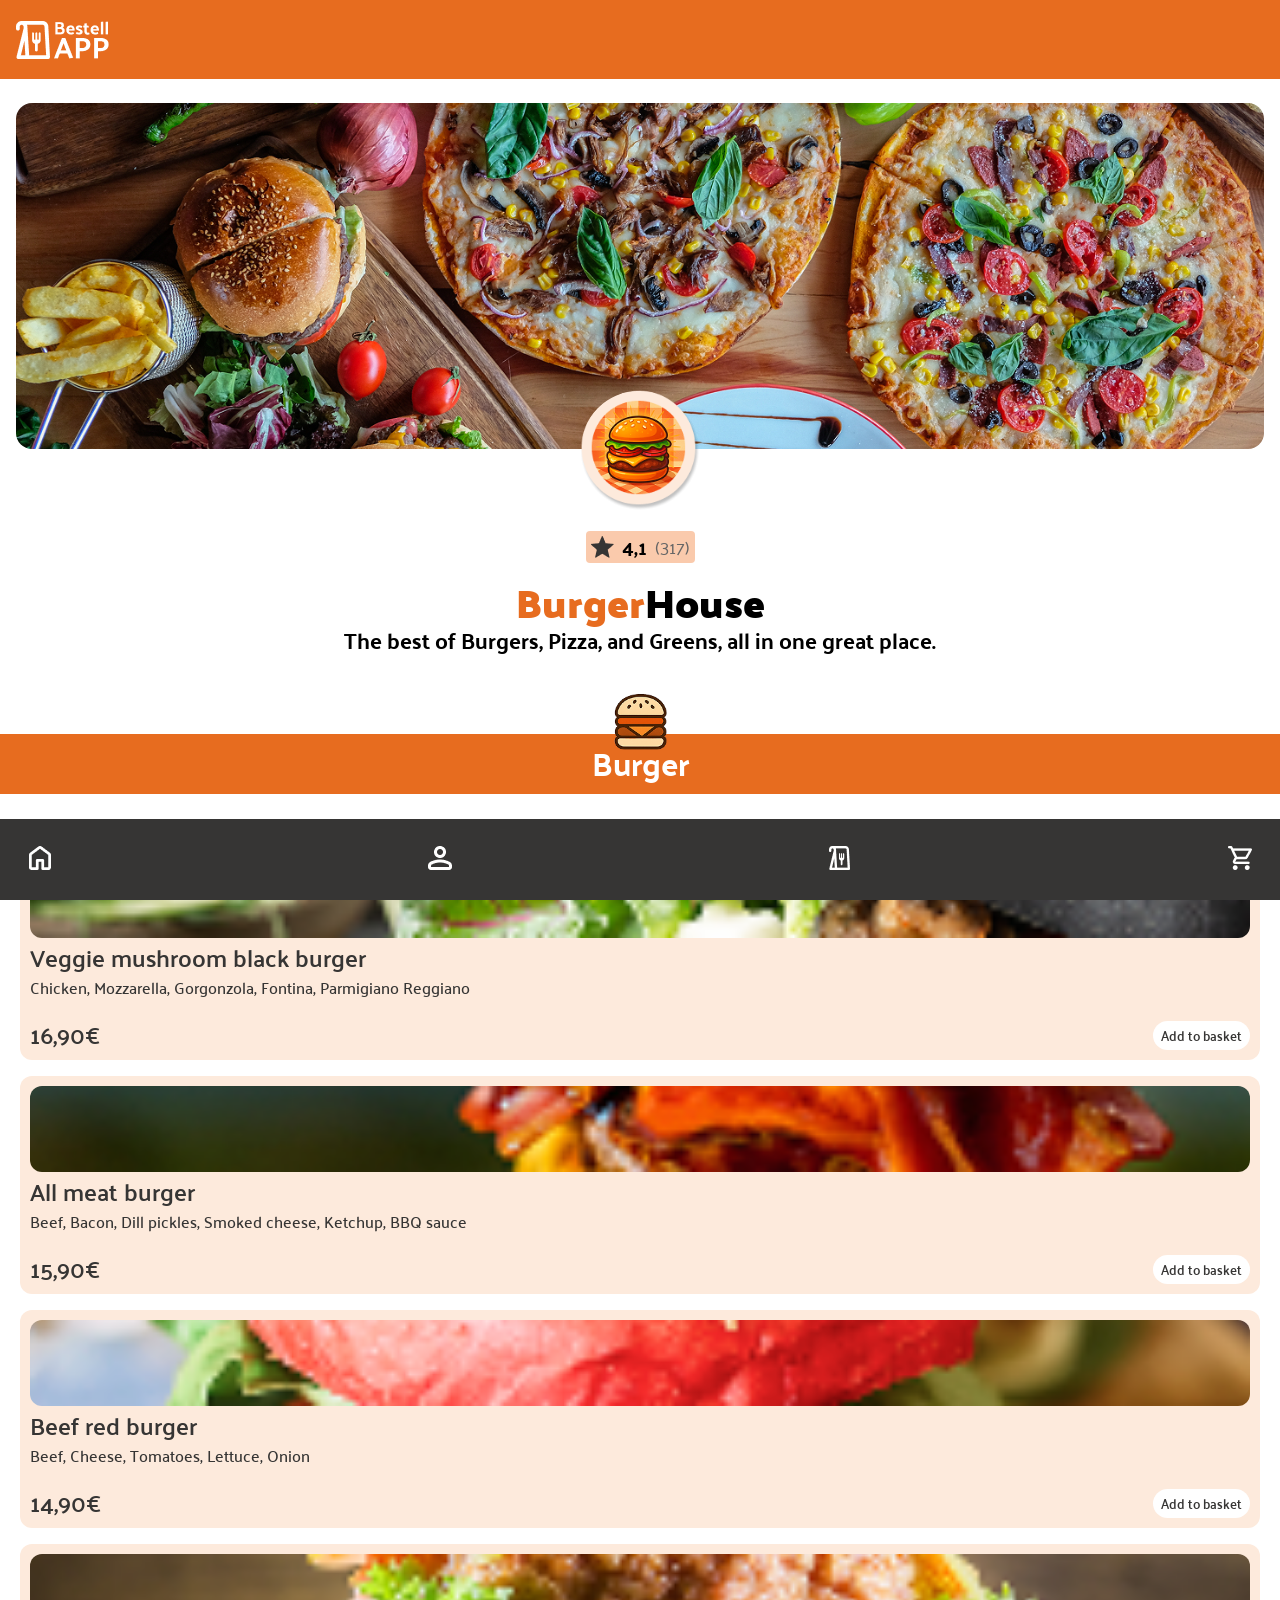
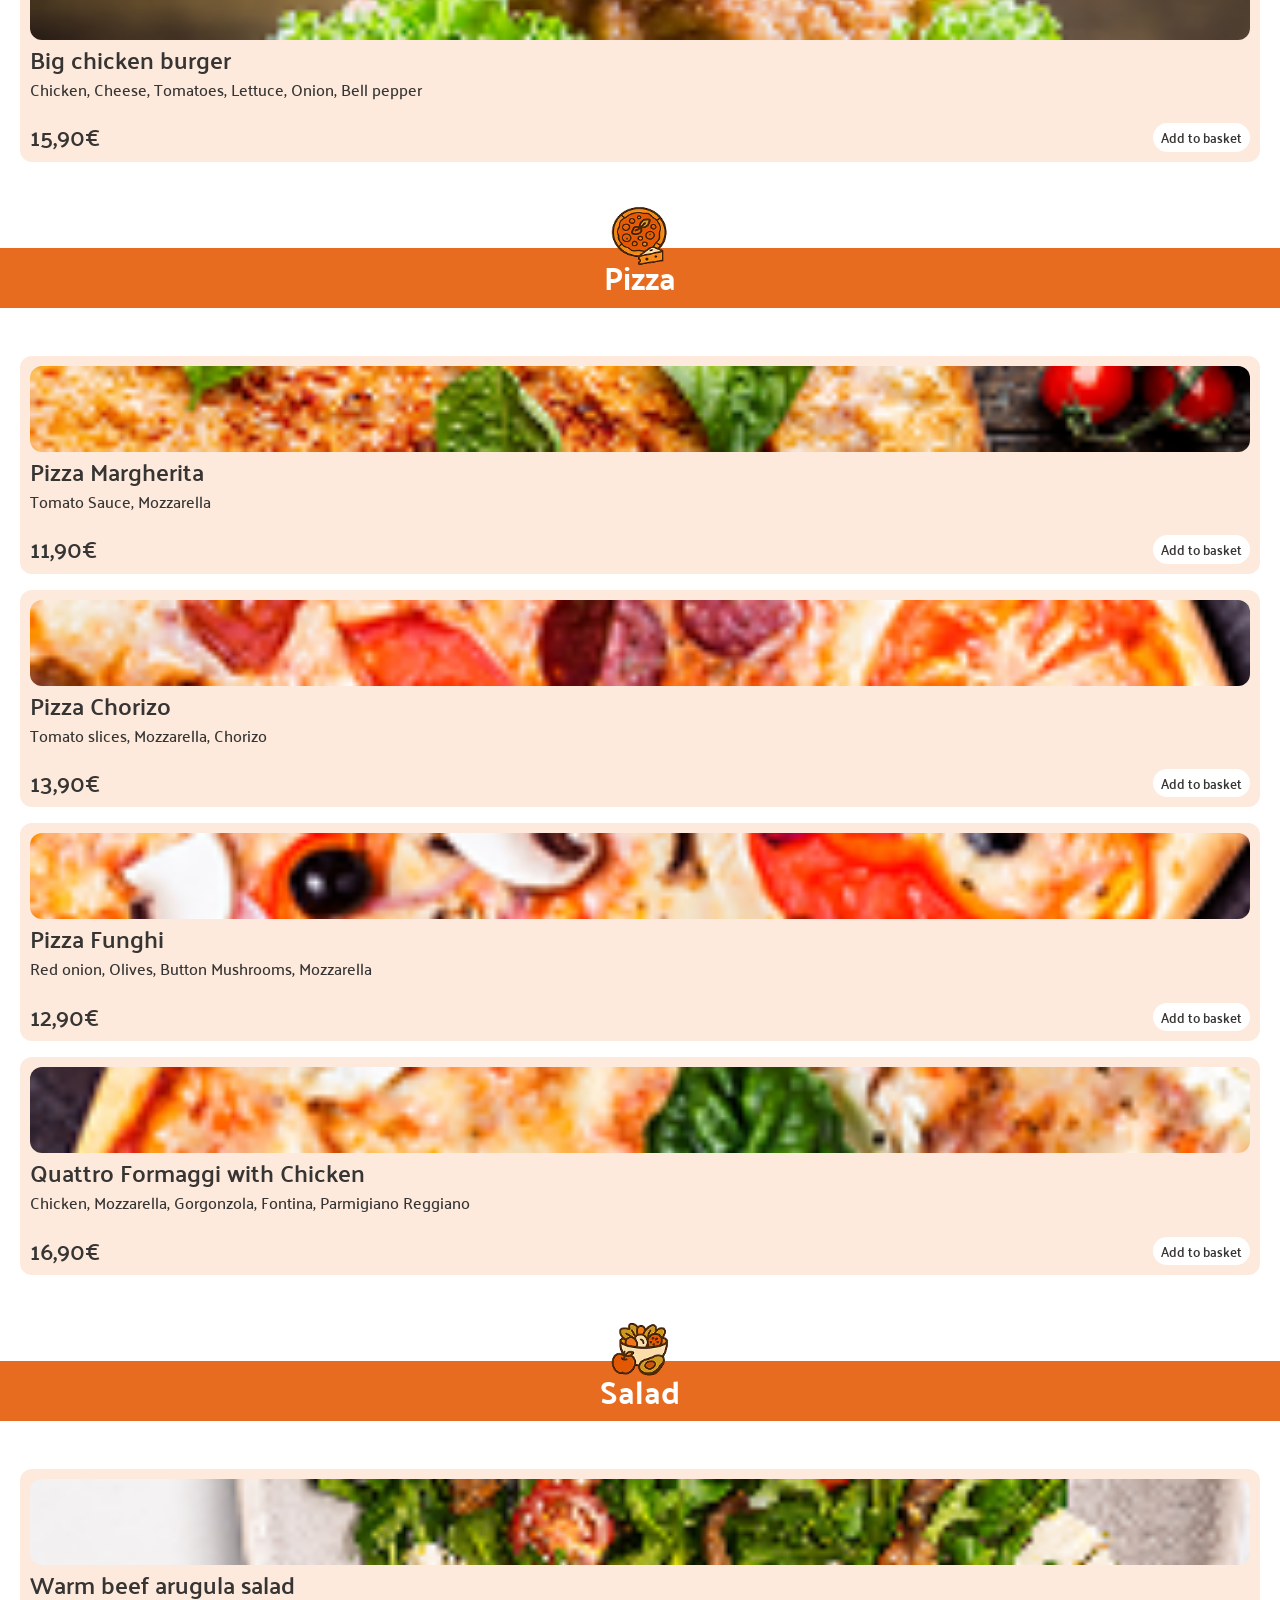
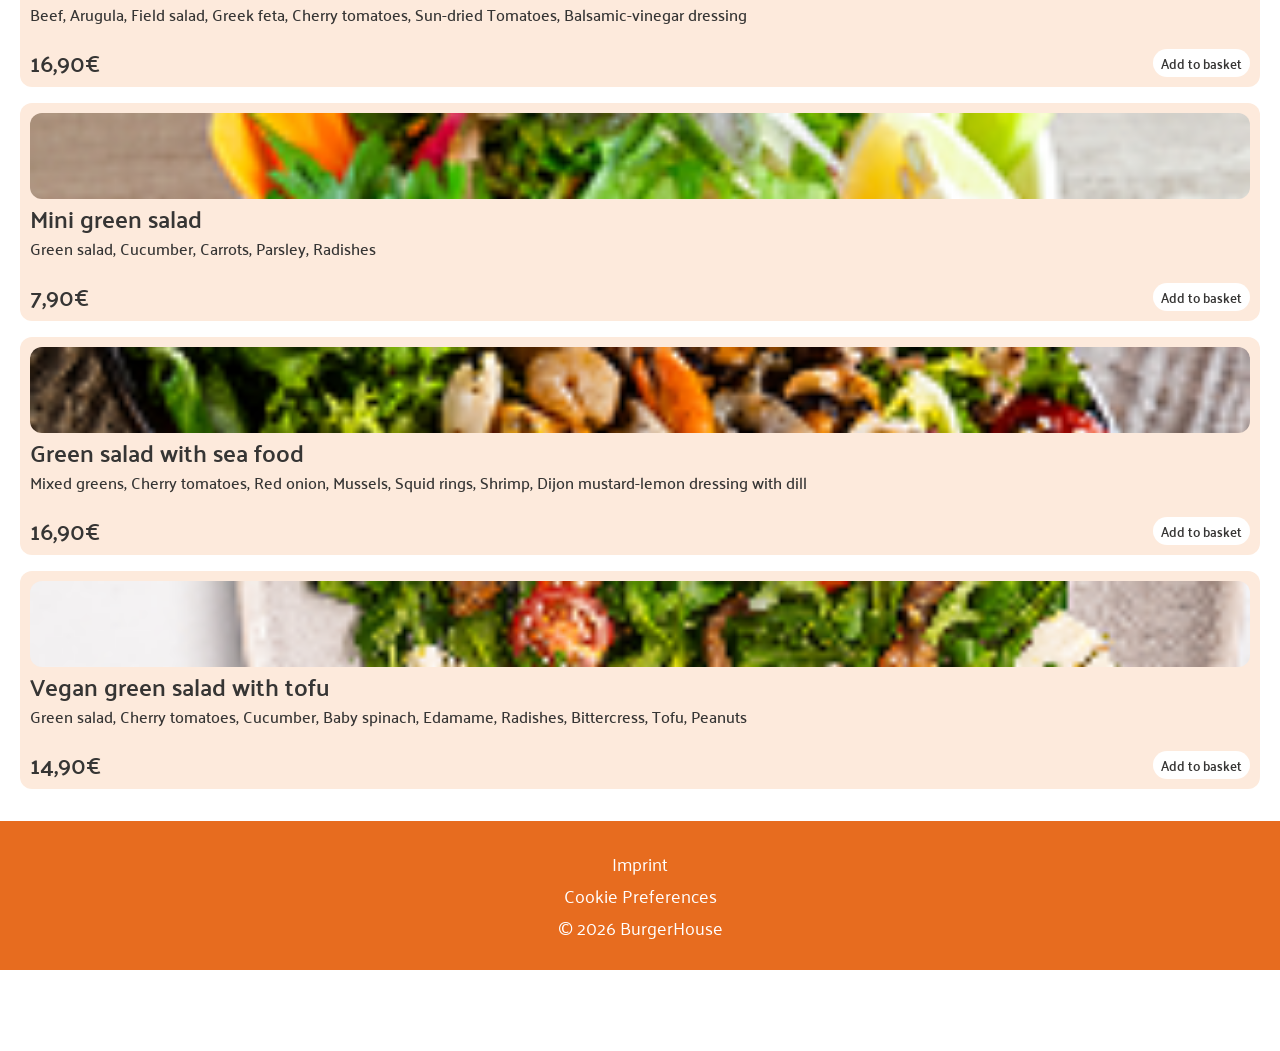
==== index.html @ e7fd28a6 "array edded + init" ====
<!DOCTYPE html>
<html lang="en">

<head>
    <meta charset="UTF-8">
    <meta name="viewport" content="width=device-width, initial-scale=1.0">
    <title>BestellApp</title>
    <script src="./JS/array.js" defer></script>
    <script src="./JS/templates.js" defer></script>
    <script src="script.js" defer></script>
    <link rel="stylesheet" href="style.css">
    <link rel="stylesheet" href="./CSS/fonts.css">
    <link rel="stylesheet" href="./CSS/dialog.css">
</head>

<body>
    <header>
        <div class="header-img">
            <img src="./assets/logo/Logo 02.png" alt="BestellApp-logo">
        </div>
    </header>

    <main>

        <div class="landing-container">

            <div class="hero-wrapper">
                <img class="hero-img" src="./assets/img/hero.png" alt="Pizza-and-Burgers-image">
                <div class="burger-logo">
                    <img src="./assets/logo/main-logo.png" alt="Burger-Logo">
                </div>
            </div>

            <div class="landing-description">
                <div class="rating-box">
                    <img src="./assets/logo/star.png" alt="Star-Logo">
                    <p><b>4,1</b></p>
                    <p class="rating-count">(317)</p>
                </div>
                <div class="description-box">
                    <h1><span>Burger</span>House</h1>
                    <p>The best of Burgers, Pizza, and Greens, all in one great place.</p>
                </div>
            </div>

        </div>

        <div class="menu-section">
        <div class="menu-wrapper" id="menu-wrapper">
            
        </div>
        </div>

    </main>

    <footer>
        <div class="footer-container">
            <p>Imprint</p>
            <p>Cookie Preferences</p>
            <p>© 2026 BurgerHouse</p>
        </div>

        <div class="mobile-bar">
            <a href="index.html">
                <img src="./assets/logo/Home.png" alt="Home-Icon">
            </a>
            <a href="">
                <img src="./assets/logo/Profile.png" alt="Profile-Icon">
            </a>
            <a href="">
                <img src="./assets/logo/orders.png" alt="Orders-Icon">
            </a>
            <a href="">
                <img src="./assets/logo/basket.png" alt="Basket-Icon">
            </a>
        </div>
    </footer>

    <dialog class="basket-dialog">

        <button class="x-button">
            <img src="./assets/logo/close.png" alt="Close-Icon">
        </button>

        <h3>Your Basket</h3>

        <div class="basket-container">
            <div class="basket-scroll">
                <div class="basket-items">

                    <div class="basket-contents">
                        <p>1 x Veggie mushroom black burger</p>

                        <div class="contents-footer">
                            <div class="add-delete-buttons">
                                <button>
                                    <img src="./assets/logo/delete.png" alt="Delete-Icon">
                                </button>
                                <p>1</p>
                                <button>
                                    <img src="./assets/logo/+.png" alt="Plus-Icon">
                                </button>
                            </div>

                            <p>16,90€</p>
                        </div>
                    </div>

                    <div class="basket-contents">
                        <p>1 x Pizza Margherita</p>

                        <div class="contents-footer">
                            <div class="add-delete-buttons">
                                <button>
                                    <img src="./assets/logo/delete.png" alt="Delete-Icon">
                                </button>
                                <p>1</p>
                                <button>
                                    <img src="./assets/logo/+.png" alt="Plus-Icon">
                                </button>
                            </div>

                            <p>11,90€</p>
                        </div>
                    </div>

                    <div class="basket-contents">
                        <p>1 x Mini green Salad</p>

                        <div class="contents-footer">
                            <div class="add-delete-buttons">
                                <button>
                                    <img src="./assets/logo/delete.png" alt="Delete-Icon">
                                </button>
                                <p>1</p>
                                <button>
                                    <img src="./assets/logo/+.png" alt="Plus-Icon">
                                </button>
                            </div>

                            <p>7,90€</p>
                        </div>
                    </div>

                </div>
            </div>

            <div class="price">
                <p>Subtotal</p>
                <p>36,70 €</p>
            </div>

            <div class="deliver-fee">
                <p>Delivery fee</p>
                <p>4,99€</p>
            </div>

            <div class="total-price">
                <p>Total</p>
                <p>41,69€</p>
            </div>

            <button class="buy-now">Buy now (41,69€)</button>

        </div>

    </dialog>

    <dialog class="order-confirmed-dialog">
        <button class="order-confirmed-close-button"><img src="./assets/logo/close.png" alt="Close-Icon"></button>
        <div class="delivery-content">
            <img src="./assets/logo/deliver.png" alt="Deliver-Car-Icon">
            <h4>Order confirmed!</h4>
            <p>Your food is on the way!</p>
        </div>
    </dialog>

</body>

</html>
---- style.css ----
* {
    margin: 0;
    box-sizing: border-box;
    scroll-behavior: smooth;
    font-family: 'Palanquin';
    line-height: 120%;
    letter-spacing: 0%;
}

header {
    background-color: #E76C1F;
    width: 100%;
    height: 79px;
    display: flex;
    align-items: center;
    padding: 18px 16px;
}

.header-img {
    width: 90px;
    height: 37px;
}


.landing-container {
    padding: 24px 16px;
}

.hero-img {
    object-fit: cover;
    object-position: 25%;
    border-radius: 16px;
    width: 100%;
    height: 346px;
}

.hero-wrapper {
    position: relative;
}

.burger-logo {
    position: absolute;
    left: 50%;
    bottom: 0;
    transform: translate(-50%, 50%);
}

.burger-logo img {
    width: 120px;
    height: 120px;
    border-radius: 50%;
}

.landing-description {
    display: flex;
    flex-direction: column;
    align-items: center;
    text-align: center;
    padding: 24px 0px;
    margin-top: 55px;
    gap: 16px;
}

.rating-box {
    display: inline-flex;
    justify-content: center;
    align-items: center;
    background-color: #FACAAC;
    padding: 4px 5px;
    border-radius: 4px;
    gap: 8px;
}

.rating-box p {
    display: flex;
    align-items: center;
    font-size: 20px;
}

.rating-box p:last-child {
    font-size: 18px;
}

.rating-count {
    font-size: 18px;
    color: #666;
}

.description-box h1 {
    font-family: 'Palanquin Dark';
    font-weight: bold;
    font-size: 40px;
}

.description-box h1 span {
    color: #E76C1F;
    font-family: 'Palanquin Dark';
    font-size: 40px;
}

.description-box p {
    font-weight: bold;
    font-size: 22px;
}

.menu-section {
    margin-top: 32px;
}

.menu-title {
    position: relative;
    margin-bottom: 32px;
    width: 100vw;
    margin-left: -20px;
}

.menu-title:not(:first-child) {
    margin-top: 70px;
}

.menu-header {
    display: flex;
    justify-content: center;
    align-items: center;
    background-color: #E76C1F;
    color: white;
    height: 60px;
}

.menu-header h2 {
    font-weight: bold;
    font-size: 32px;
}

.menu-logo {
    width: 58px;
    height: 60px;
    position: absolute;
    left: 50%;
    top: 0;
    transform: translate(-50%, -70%);
}

.menu-wrapper {
    padding: 0px 20px;
    display: flex;
    flex-direction: column;
    gap: 16px;
}

.menu-card {
    display: flex;
    flex-direction: column;
    background-color: #FDEADC;
    padding: 10px;
    border-radius: 12px;
    gap: 8px;
}

.menu-card h3 {
    font-weight: 600;
    font-size: 24px;
    line-height: 100%;
    color: #363534;
}

.menu-card p {
    font-weight: 500;
    color: #363534;
}

.menu-card img {
    width: 100%;
    height: 86px;
    object-fit: cover;
    border-radius: 12px;
}

.card-footer {
    display: flex;
    justify-content: space-between;
    margin-top: 16px;
}

.card-footer p {
    font-size: 24px;
    font-weight: 600;
    color: #363534;
}

.card-footer button {
    border: transparent;
    border-radius: 20px;
    background-color: white;
    padding: 5px 8px;
    font-weight: 600;
    color: #363534;
}

.footer-container {
    display: flex;
    flex-direction: column;
    justify-content: center;
    align-items: center;
    background-color: #E76C1F;
    padding: 32px;
    margin-top: 32px;
    gap: 10px;
    margin-bottom: 81.2px;

}

.footer-container p {
    color: white;
    font-size: 18px;
}

.mobile-bar {
    height: 81px;
    padding: 0 25px;

    display: flex;
    justify-content: space-between;
    align-items: center;

    background-color: #363534;
    position: fixed;
    bottom: 0;
    width: 100%;
    z-index: 20;
}
---- CSS/fonts.css ----
/* palanquin-500 - latin */
@font-face {
  font-display: swap; /* Check https://developer.mozilla.org/en-US/docs/Web/CSS/@font-face/font-display for other options. */
  font-family: 'Palanquin';
  font-style: normal;
  font-weight: 500;
  src: url('../assets/fonts/palanquin-v17-latin-500.woff2') format('woff2'); /* Chrome 36+, Opera 23+, Firefox 39+, Safari 12+, iOS 10+ */
}
/* palanquin-600 - latin */
@font-face {
  font-display: swap; /* Check https://developer.mozilla.org/en-US/docs/Web/CSS/@font-face/font-display for other options. */
  font-family: 'Palanquin';
  font-style: normal;
  font-weight: 600;
  src: url('../assets/fonts/palanquin-v17-latin-600.woff2') format('woff2'); /* Chrome 36+, Opera 23+, Firefox 39+, Safari 12+, iOS 10+ */
}
/* palanquin-700 - latin */
@font-face {
  font-display: swap; /* Check https://developer.mozilla.org/en-US/docs/Web/CSS/@font-face/font-display for other options. */
  font-family: 'Palanquin';
  font-style: normal;
  font-weight: 700;
  src: url('../assets/fonts/palanquin-v17-latin-700.woff2') format('woff2'); /* Chrome 36+, Opera 23+, Firefox 39+, Safari 12+, iOS 10+ */
}
/* palanquin-regular - latin */
@font-face {
  font-display: swap; /* Check https://developer.mozilla.org/en-US/docs/Web/CSS/@font-face/font-display for other options. */
  font-family: 'Palanquin';
  font-style: normal;
  font-weight: 400;
  src: url('../assets/fonts/palanquin-v17-latin-regular.woff2') format('woff2'); /* Chrome 36+, Opera 23+, Firefox 39+, Safari 12+, iOS 10+ */
}
/* palanquin-dark-700 - latin */
@font-face {
  font-display: swap; /* Check https://developer.mozilla.org/en-US/docs/Web/CSS/@font-face/font-display for other options. */
  font-family: 'Palanquin Dark';
  font-style: normal;
  font-weight: 700;
  src: url('../assets/fonts/palanquin-dark-v17-latin-700.woff2') format('woff2'); /* Chrome 36+, Opera 23+, Firefox 39+, Safari 12+, iOS 10+ */
}
---- CSS/dialog.css ----
/* Basket Dialog */
.basket-dialog {
    background-color: #363534;
    border: none;
    border-radius: 30px 30px 0 0;

    position: fixed;
    bottom: 80px;
    left: 20px;

    width: calc(100% - 40px);
    padding: 25px 16px;
}

.x-button {
    position: absolute;
    top: 22px;
    right: 25px;
    border: none;
    background: transparent;
    padding: 0;
}

.basket-dialog h3 {
    color: #FDEADC;
    font-weight: bold;
    font-size: 32px;
    text-align: center;
    margin-bottom: 14px;
}

.basket-container {
    display: flex;
    flex-direction: column;
    gap: 8px;
}

.basket-scroll {
    max-height: 38vh;
    overflow-y: auto;
    padding: 10px 10px 10px 0;
    margin-right: -10px;
}

.basket-items {
    display: flex;
    flex-direction: column;
    gap: 8px;
}

.basket-scroll::-webkit-scrollbar {
    width: 6px;
}

.basket-scroll::-webkit-scrollbar-thumb {
    background-color: #FDEADC;
    border-radius: 10px;
}

.basket-scroll::-webkit-scrollbar-track {
    background: transparent;
}

.basket-contents {
    background-color: #FDEADC;
    border-radius: 20px;
    padding: 16px;
    min-height: 100px;

    display: flex;
    flex-direction: column;
    justify-content: space-between;
}

.basket-contents>p {
    color: #363534;
    font-size: 18px;
    font-weight: 600;
}

.contents-footer {
    display: flex;
    justify-content: space-between;
    align-items: center;
}

.add-delete-buttons {
    display: flex;
    align-items: center;
}

.add-delete-buttons button {
    border: none;
    background: transparent;
    padding: 0;
    width: 24px;
    height: 29px;

    display: flex;
    align-items: center;
    justify-content: center;
}

.add-delete-buttons button img {
    display: block;
    width: 24px;
    height: 24px;
}

.add-delete-buttons button:last-child img {
    width: auto;
    height: 13px;
}

.add-delete-buttons p {
    color: #363534;
    font-size: 24px;
    font-weight: 600;
    text-align: center;
    line-height: 24px;
    height: 29px;
}

.contents-footer>p {
    color: #363534;
    font-size: 20px;
    font-weight: 600;
}

.price,
.deliver-fee,
.total-price {
    display: flex;
    justify-content: space-between;
    align-items: center;
    color: white;
    font-size: 18px;
}

.total-price {
    border-top: 2px solid #FDEADC;
    padding-top: 8px;
    margin-top: 2px;
}

.total-price p {
    font-size: 20px;
    font-weight: bold;
}

.buy-now {
    align-self: center;
    border: none;
    border-radius: 30px;
    background-color: #E76C1F;
    color: white;

    padding: 10px 24px;

    font-family: 'Palanquin';
    font-size: 18px;
    font-weight: bold;
}

/* Order Confirmed Dialog */

.order-confirmed-dialog {
    background-color: #363534;
    border: none;
    border-radius: 30px;

    position: fixed;
    left: 15px;
    top: 100px;

    width: calc(100% - 30px);
    padding: 32px 32px 40px;

    display: flex;
    flex-direction: column;
    text-align: center;
    justify-content: center;
}

.order-confirmed-dialog:not([open]) {
    display: none;
}

.order-confirmed-close-button {
    border: none;
    background: transparent;
    right: 30px;
    top: 20px;
    padding:0;
    position: absolute;
    color: #FDEADC;
}

.delivery-content {
    color: #FDEADC;
    display: flex;
    flex-direction: column;
    justify-content: center;
    align-items: center;
    gap: 10px;
}

.delivery-content img {
    width: 80px;
    animation: drive 2s ease-in-out infinite;
}

@keyframes drive {
    0% {
        transform: translateX(0);
    }

    50% {
        transform: translateX(10px);
    }

    100% {
        transform: translateX(0);
    }
}

.delivery-content h4 {
    font-size: 36px;
    font-weight: 700;
}

.delivery-content p{
    font-size: 24px;
    font-weight: 700;
}
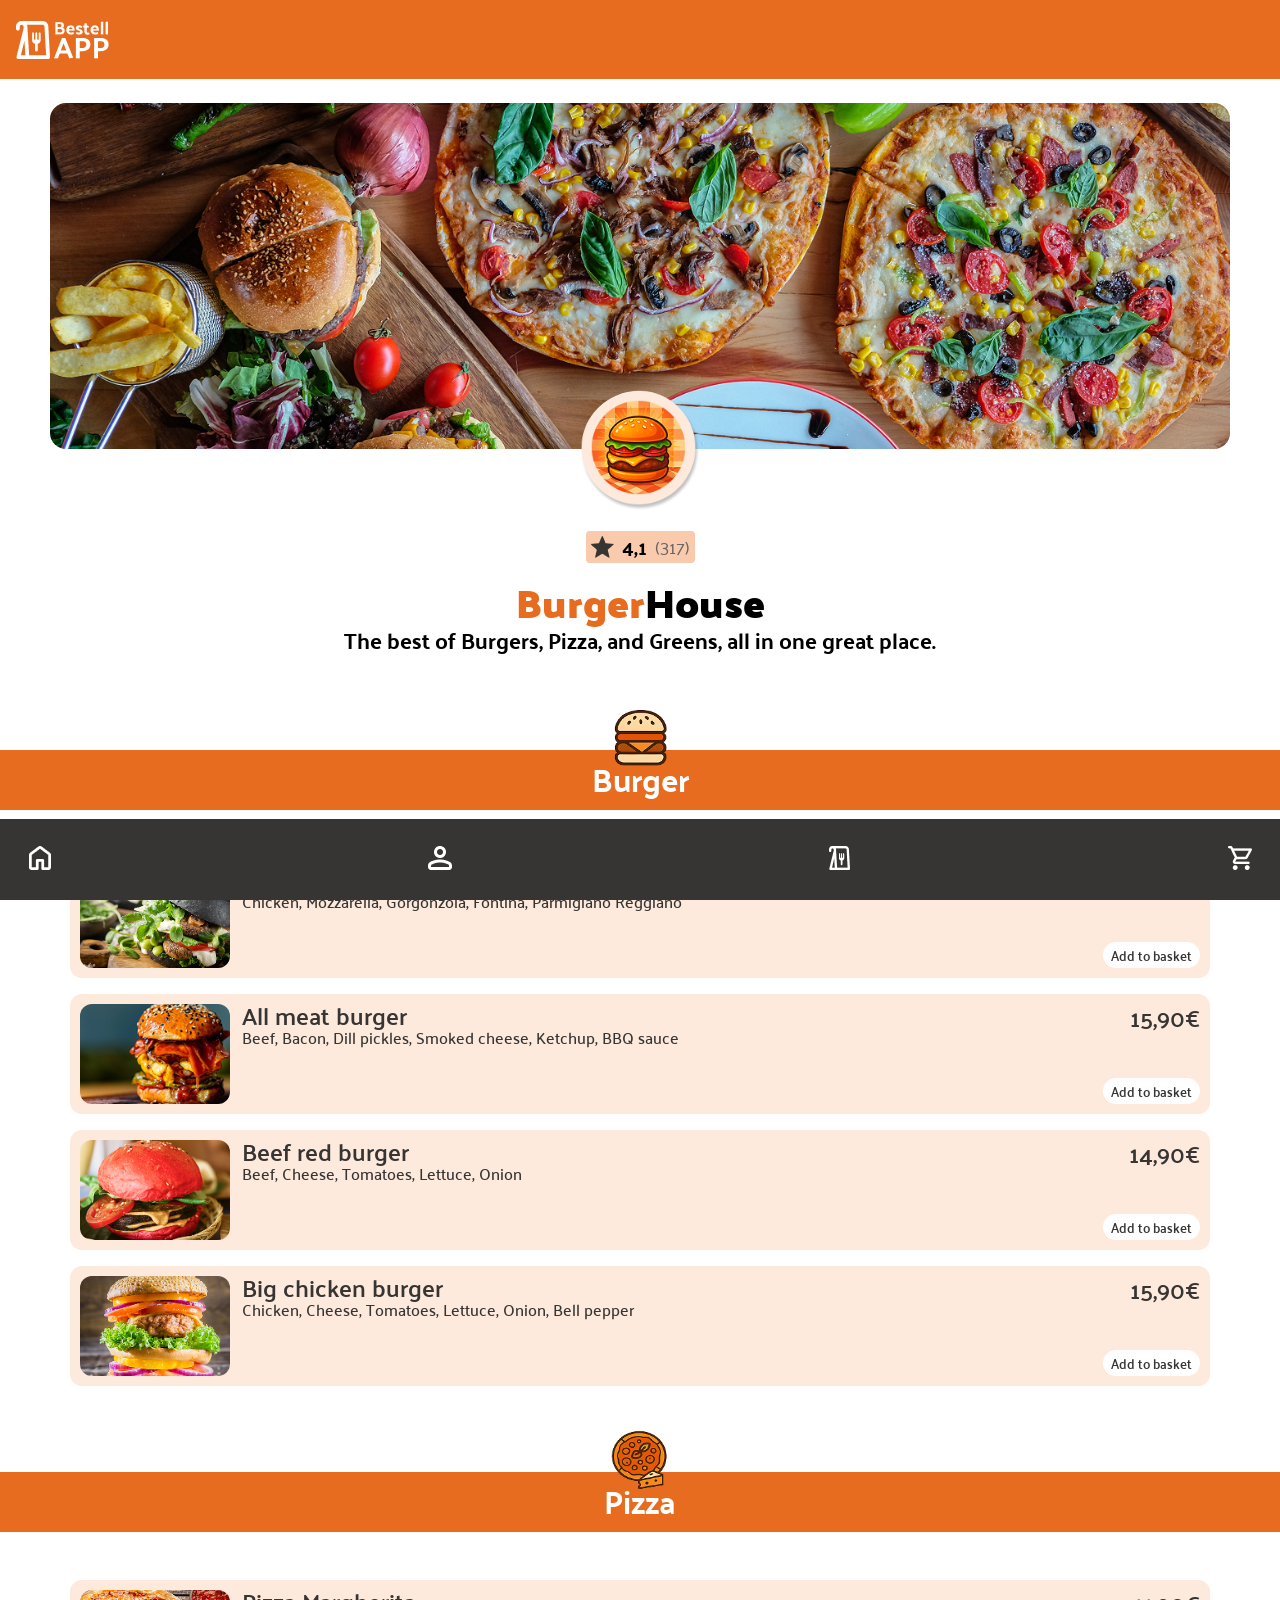
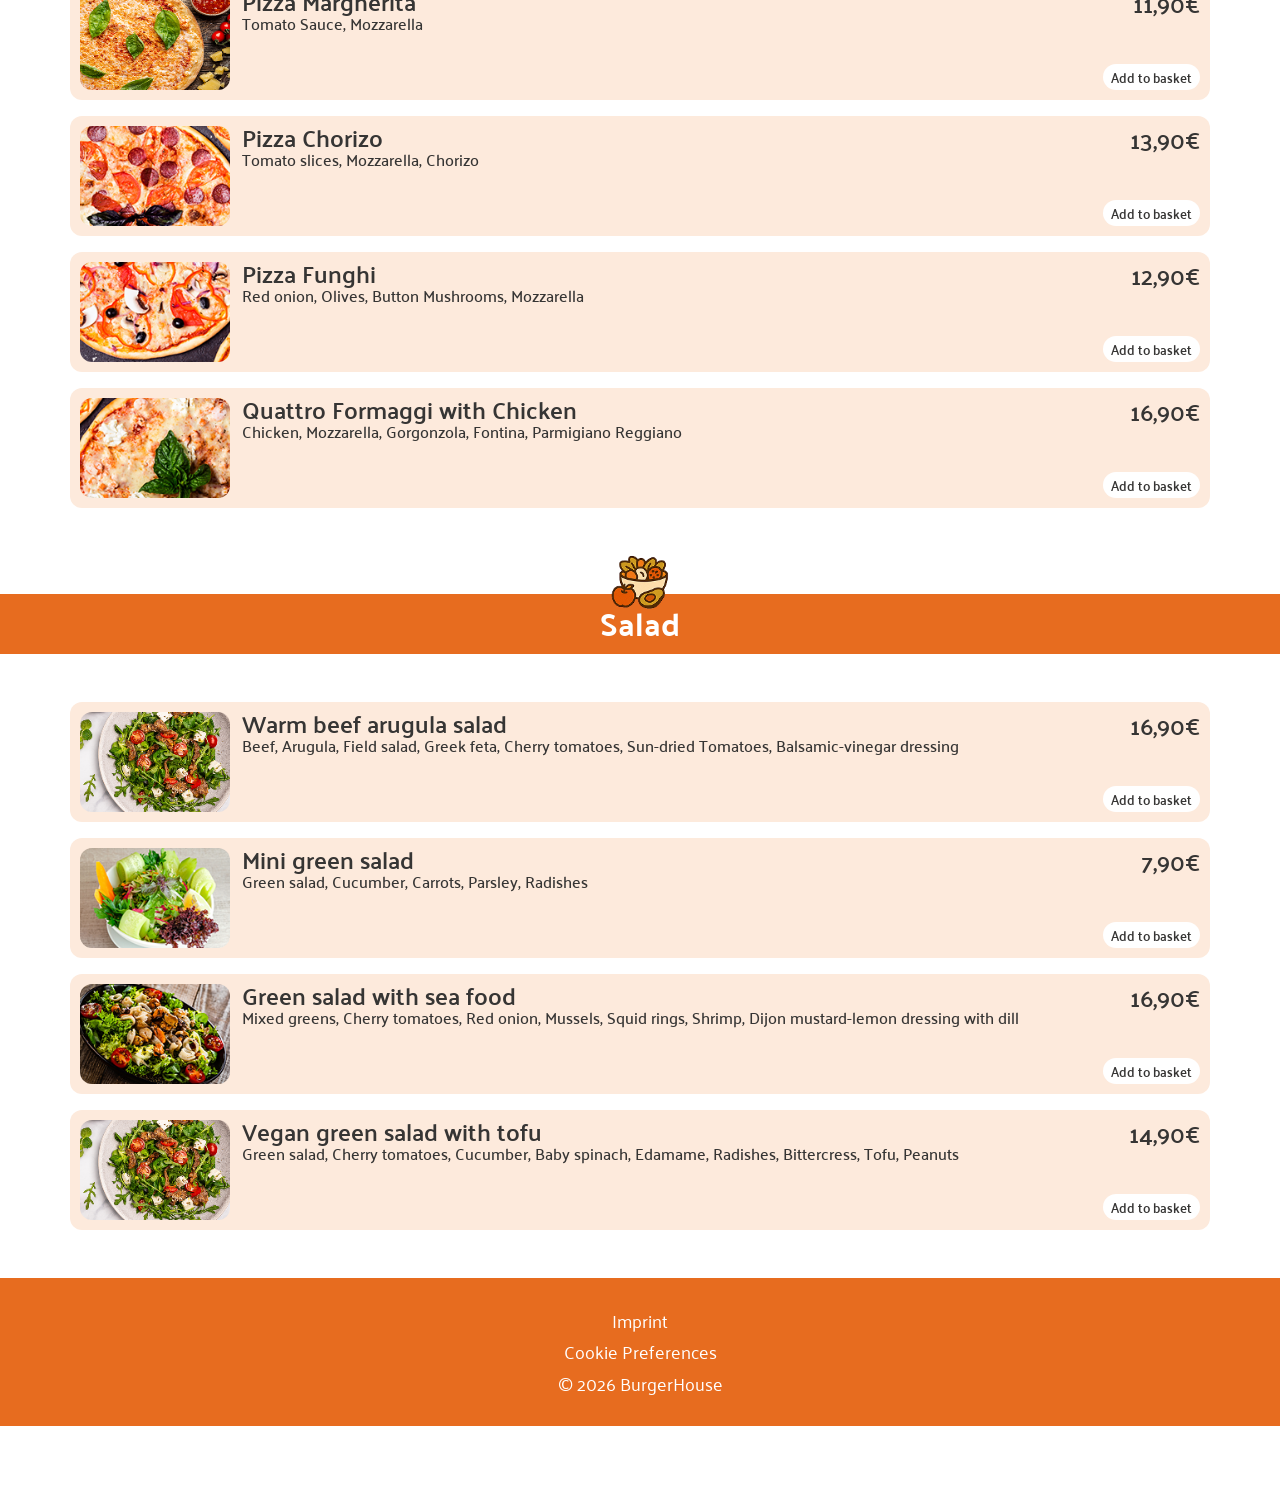
==== commit 3936b582: "tablet responsive added" ====
--- a/index.html
+++ b/index.html
@@ -11,9 +11,12 @@
     <link rel="stylesheet" href="style.css">
     <link rel="stylesheet" href="./CSS/fonts.css">
     <link rel="stylesheet" href="./CSS/dialog.css">
+    <link rel="stylesheet" href="./CSS/desktop.css">
+    <link rel="stylesheet" href="./CSS/tablet.css">
 </head>
 
-<body>
+<body onload="renderBasket()">
+    
     <header>
         <div class="header-img">
             <img src="./assets/logo/Logo 02.png" alt="BestellApp-logo">
@@ -46,9 +49,8 @@
         </div>
 
         <div class="menu-section">
-        <div class="menu-wrapper" id="menu-wrapper">
-            
-        </div>
+            <div class="menu-wrapper" id="menu-wrapper">
+            </div>
         </div>
 
     </main>
@@ -70,104 +72,51 @@
             <a href="">
                 <img src="./assets/logo/orders.png" alt="Orders-Icon">
             </a>
-            <a href="">
-                <img src="./assets/logo/basket.png" alt="Basket-Icon">
+            <a id="basket-button" class="basket-button" onclick="openBasket()">
+                <img id="basket-icon" class="basket-icon" src="./assets/logo/basket.png" alt="Basket-Icon">
+                <span class="basket-count" id="basket-count"></span>
             </a>
         </div>
     </footer>
 
-    <dialog class="basket-dialog">
+    <dialog class="basket-dialog" id="basket-dialog">
 
-        <button class="x-button">
+        <button class="x-button" onclick="closeDialog(basketDialog)">
             <img src="./assets/logo/close.png" alt="Close-Icon">
         </button>
 
         <h3>Your Basket</h3>
 
-        <div class="basket-container">
+        <div class="basket-container" id="basket-container">
             <div class="basket-scroll">
-                <div class="basket-items">
-
-                    <div class="basket-contents">
-                        <p>1 x Veggie mushroom black burger</p>
-
-                        <div class="contents-footer">
-                            <div class="add-delete-buttons">
-                                <button>
-                                    <img src="./assets/logo/delete.png" alt="Delete-Icon">
-                                </button>
-                                <p>1</p>
-                                <button>
-                                    <img src="./assets/logo/+.png" alt="Plus-Icon">
-                                </button>
-                            </div>
-
-                            <p>16,90€</p>
-                        </div>
-                    </div>
-
-                    <div class="basket-contents">
-                        <p>1 x Pizza Margherita</p>
-
-                        <div class="contents-footer">
-                            <div class="add-delete-buttons">
-                                <button>
-                                    <img src="./assets/logo/delete.png" alt="Delete-Icon">
-                                </button>
-                                <p>1</p>
-                                <button>
-                                    <img src="./assets/logo/+.png" alt="Plus-Icon">
-                                </button>
-                            </div>
-
-                            <p>11,90€</p>
-                        </div>
-                    </div>
-
-                    <div class="basket-contents">
-                        <p>1 x Mini green Salad</p>
-
-                        <div class="contents-footer">
-                            <div class="add-delete-buttons">
-                                <button>
-                                    <img src="./assets/logo/delete.png" alt="Delete-Icon">
-                                </button>
-                                <p>1</p>
-                                <button>
-                                    <img src="./assets/logo/+.png" alt="Plus-Icon">
-                                </button>
-                            </div>
-
-                            <p>7,90€</p>
-                        </div>
-                    </div>
-
+                <div class="basket-items" id="basket-items">
                 </div>
             </div>
 
-            <div class="price">
-                <p>Subtotal</p>
-                <p>36,70 €</p>
+            <div class="basket-summary" id="basket-summary">
+                <div class="price">
+                    <p>Subtotal</p>
+                    <p id="subtotal"></p>
+                </div>
+
+                <div class="deliver-fee">
+                    <p>Delivery fee (free over 20€)</p>
+                    <p id="deliver-fee"></p>
+                </div>
+
+                <div class="total-price">
+                    <p>Total</p>
+                    <p id="total-price"></p>
+                </div>
+
+                <button class="buy-now" id="buy-now" onclick="openOrderDialog()"></button>
             </div>
-
-            <div class="deliver-fee">
-                <p>Delivery fee</p>
-                <p>4,99€</p>
-            </div>
-
-            <div class="total-price">
-                <p>Total</p>
-                <p>41,69€</p>
-            </div>
-
-            <button class="buy-now">Buy now (41,69€)</button>
-
         </div>
 
     </dialog>
 
-    <dialog class="order-confirmed-dialog">
-        <button class="order-confirmed-close-button"><img src="./assets/logo/close.png" alt="Close-Icon"></button>
+    <dialog class="order-confirmed-dialog" id="order-confirmed-dialog">
+        <button onclick="closeOrderDialog()" class="order-confirmed-close-button"><img src="./assets/logo/close.png" alt="Close-Icon"></button>
         <div class="delivery-content">
             <img src="./assets/logo/deliver.png" alt="Deliver-Car-Icon">
             <h4>Order confirmed!</h4>
--- a/style.css
+++ b/style.css
@@ -4,7 +4,11 @@
     scroll-behavior: smooth;
     font-family: 'Palanquin';
     line-height: 120%;
-    letter-spacing: 0%;
+}
+
+button,
+a {
+    cursor: pointer;
 }
 
 header {
@@ -110,7 +114,7 @@
 .menu-title {
     position: relative;
     margin-bottom: 32px;
-    width: 100vw;
+    width: calc(100% + 40px);
     margin-left: -20px;
 }
 
@@ -229,3 +233,43 @@
     width: 100%;
     z-index: 20;
 }
+
+.basket-button {
+    position: relative;
+    width: 30px;
+    height: 30px;
+    top: -2px;
+}
+
+.basket-icon {
+    width: 30px;
+    height: 30px;
+}
+
+.basket-icon-active {
+    width: 24px;
+    height: 24px;
+    margin: 3px;
+}
+
+.basket-count {
+    position: absolute;
+    top: -12px;
+    right: -9px;
+    line-height: 14px;
+    background-color: #FDEADC;
+    color: #E76C1F;
+    border: transparent;
+    border-radius: 50%;
+    width: 16px;
+    height: 16px;
+
+    display: flex;
+    justify-content: center;
+    align-items: center;
+    padding-bottom: 2px;
+    font-size: 12px;
+    font-weight: bold;
+}
+
+
--- a/CSS/dialog.css
+++ b/CSS/dialog.css
@@ -5,7 +5,8 @@
     border-radius: 30px 30px 0 0;
 
     position: fixed;
-    bottom: 80px;
+    top: auto;
+    bottom: 81px;
     left: 20px;
 
     width: calc(100% - 40px);
@@ -42,6 +43,26 @@
     margin-right: -10px;
 }
 
+.basket-summary {
+    display: flex;
+    flex-direction: column;
+    gap: 8px;
+}
+
+.empty-basket {
+    background-color: #FDEADC;
+    color: #363534;
+    border-radius: 20px;
+    min-height: 100px;
+
+    display: flex;
+    justify-content: center;
+    align-items: center;
+
+    font-size: 20px;
+    font-weight: 700;
+}
+
 .basket-items {
     display: flex;
     flex-direction: column;
@@ -157,7 +178,6 @@
 
     padding: 10px 24px;
 
-    font-family: 'Palanquin';
     font-size: 18px;
     font-weight: bold;
 }
@@ -191,7 +211,7 @@
     background: transparent;
     right: 30px;
     top: 20px;
-    padding:0;
+    padding: 0;
     position: absolute;
     color: #FDEADC;
 }
--- a/CSS/tablet.css
+++ b/CSS/tablet.css
@@ -0,0 +1,44 @@
+@media (min-width: 768px) {
+
+    .landing-container {
+        padding: 24px 50px;
+    }
+
+    .menu-wrapper {
+        padding: 16px 70px;
+    }
+
+    .menu-title {
+        width: calc(100% + 140px);
+        margin-left: -70px;
+    }
+
+    .menu-card {
+        flex-direction: row;
+        gap: 12px;
+    }
+
+    .menu-card img {
+        width: 150px;
+        height: 100px;
+        object-fit: cover;
+        flex-shrink: 0;
+    }
+
+    .menu-info {
+        flex-grow: 1;
+    }
+
+    .card-footer {
+        flex-direction: column;
+        justify-content: space-between;
+        margin-top: 0;
+        white-space: nowrap;
+        align-items: flex-end;
+    }
+
+    .footer-container {
+        margin-bottom: 80.2px;
+    }
+
+}
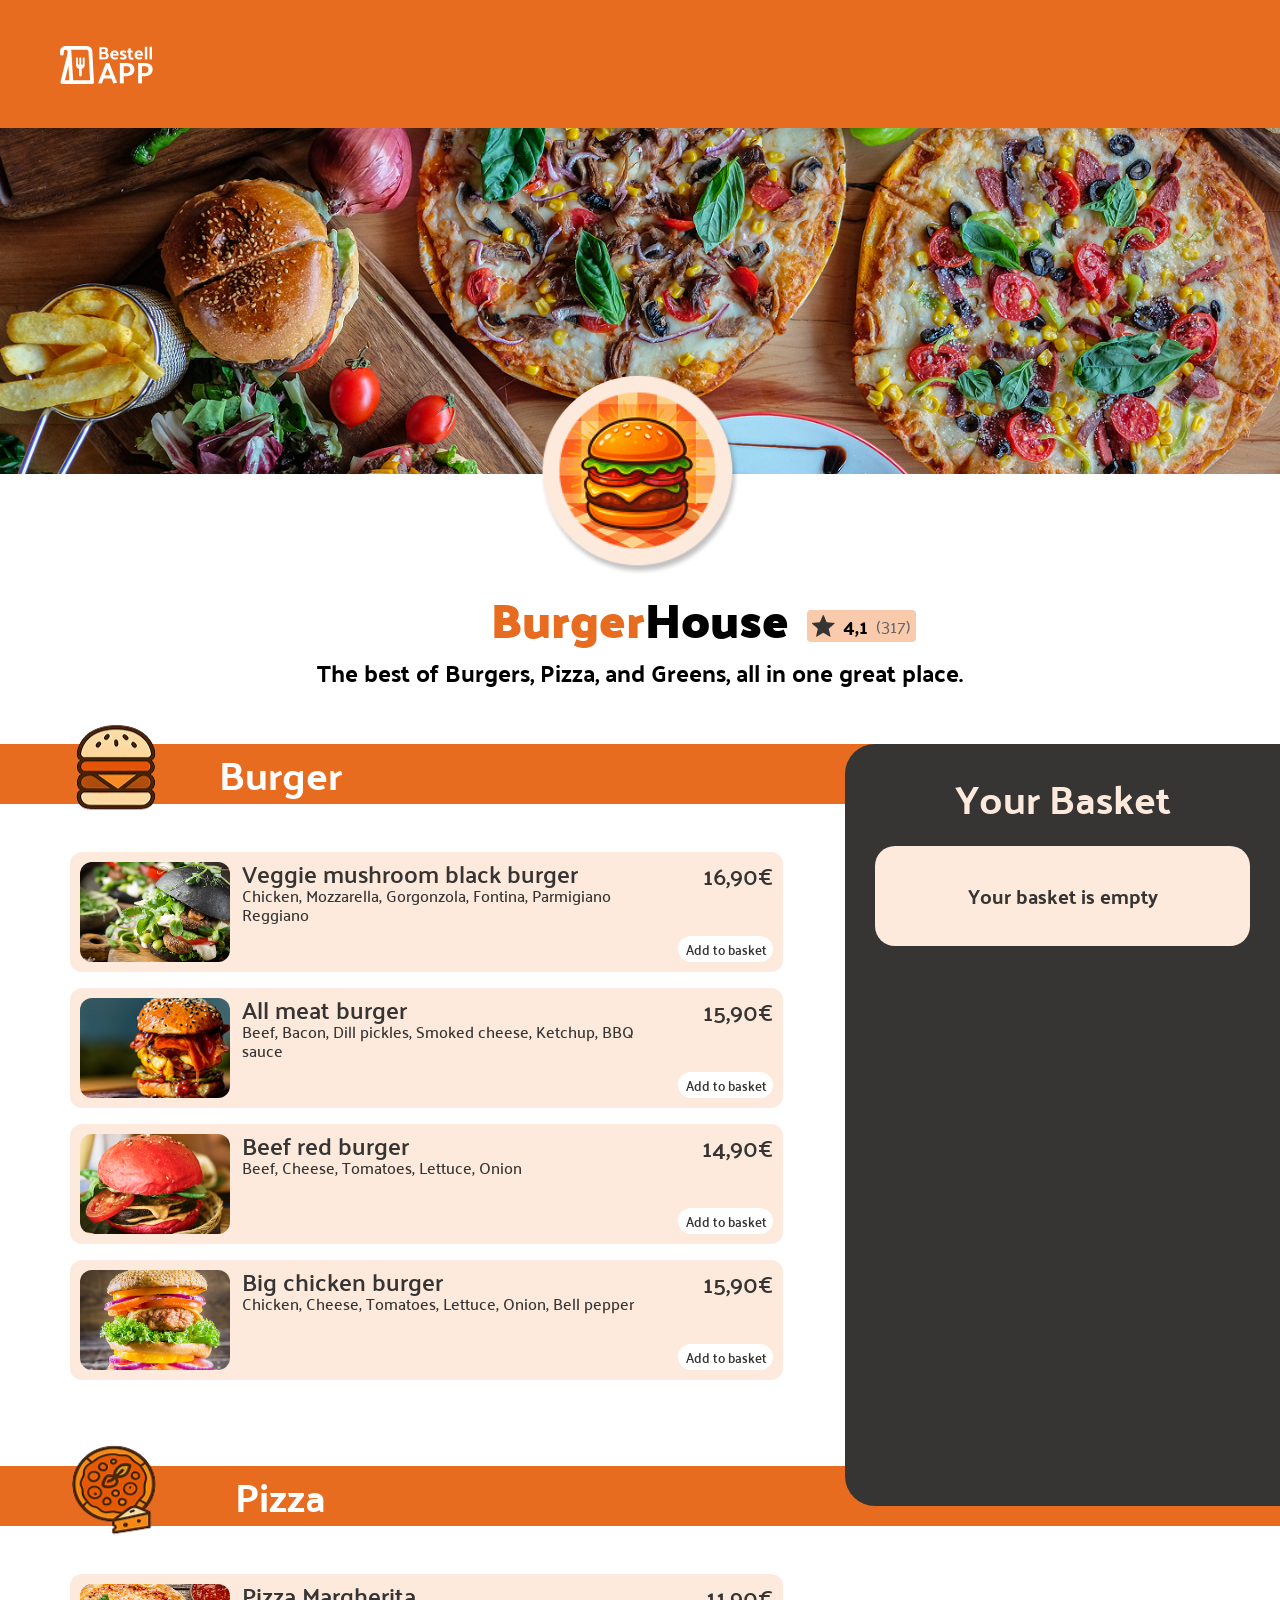
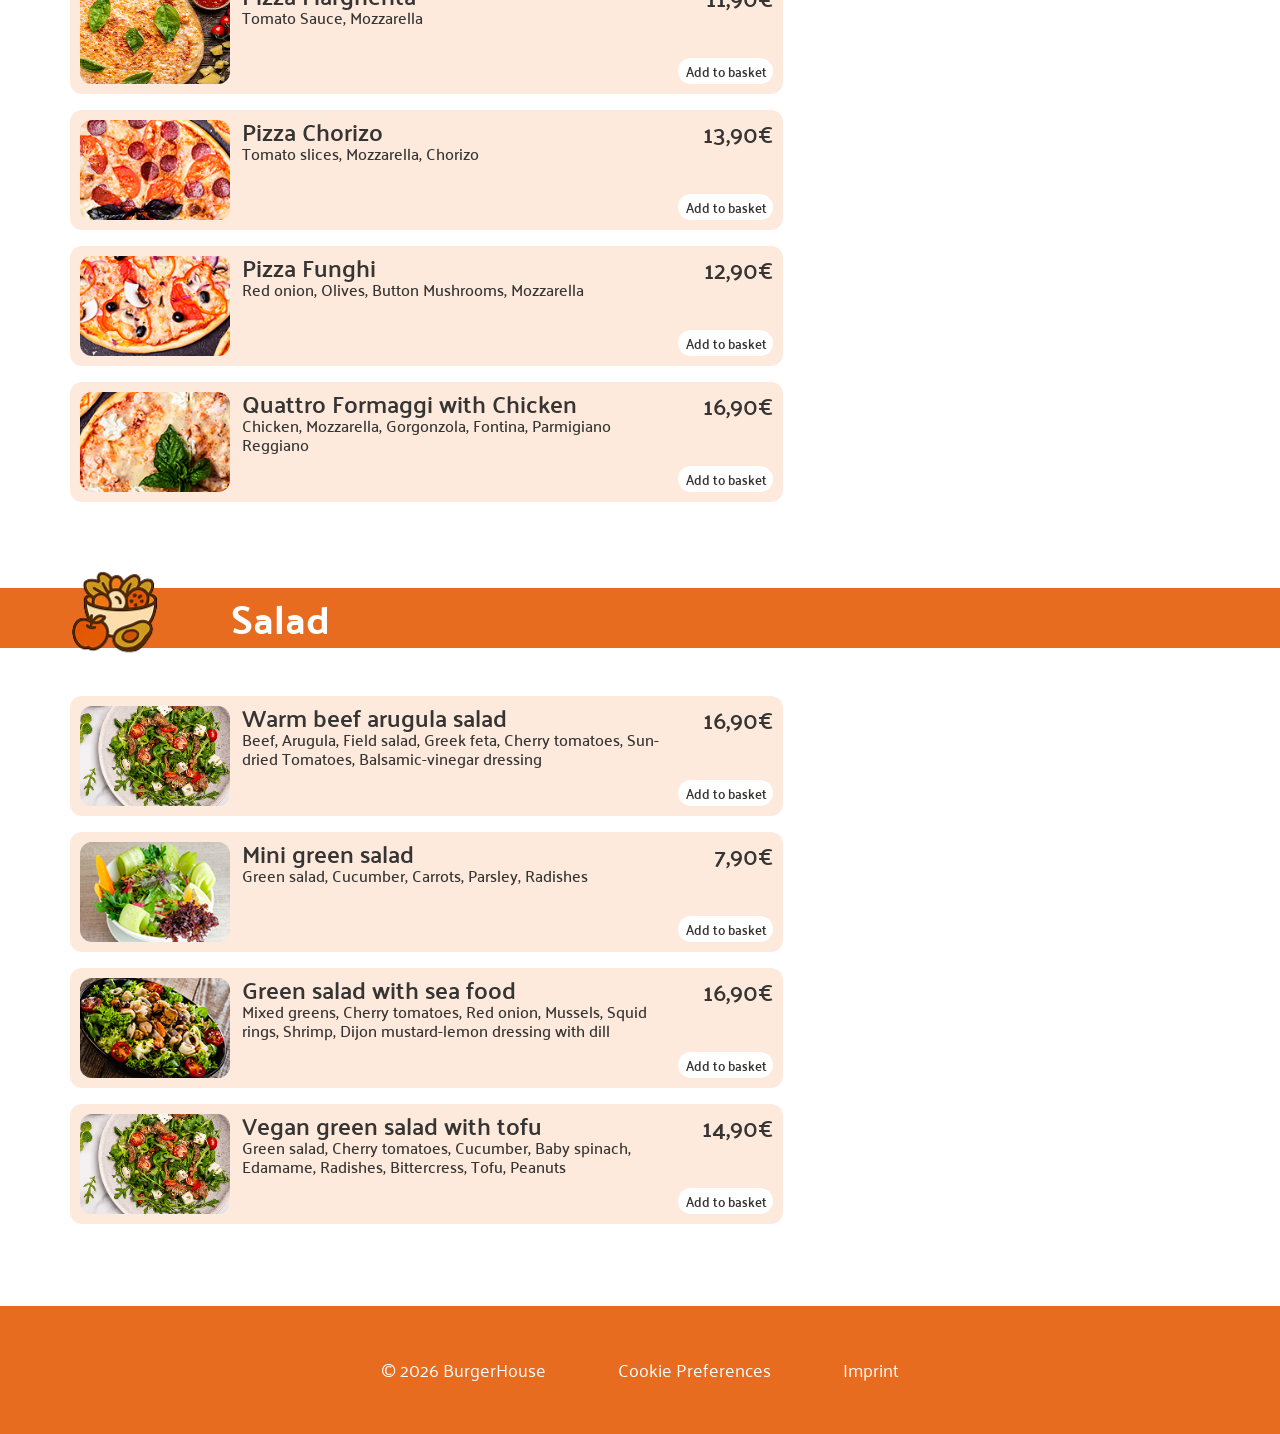
==== commit 31be8688: "desktop version added + final fixes" ====
--- a/index.html
+++ b/index.html
@@ -11,16 +11,17 @@
     <link rel="stylesheet" href="style.css">
     <link rel="stylesheet" href="./CSS/fonts.css">
     <link rel="stylesheet" href="./CSS/dialog.css">
+    <link rel="stylesheet" href="./CSS/tablet.css">
     <link rel="stylesheet" href="./CSS/desktop.css">
-    <link rel="stylesheet" href="./CSS/tablet.css">
 </head>
 
 <body onload="renderBasket()">
-    
+
     <header>
         <div class="header-img">
             <img src="./assets/logo/Logo 02.png" alt="BestellApp-logo">
         </div>
+        <img class="header-icon" src="./assets/logo/menu.png" alt="Menu-Icon">
     </header>
 
     <main>
@@ -48,11 +49,51 @@
 
         </div>
 
-        <div class="menu-section">
-            <div class="menu-wrapper" id="menu-wrapper">
+        <div class="desktop-layout">
+
+            <div class="menu-section">
+                <div class="menu-wrapper" id="menu-wrapper">
+                </div>
+            </div>
+
+            <div class="basket-wrapper">
+
+                <dialog class="basket-dialog" id="basket-dialog">
+
+                    <button class="x-button" onclick="closeDialog(basketDialog)">
+                        <img src="./assets/logo/close.png" alt="Close-Icon">
+                    </button>
+
+                    <h3>Your Basket</h3>
+
+                    <div class="basket-container" id="basket-container">
+                        <div class="basket-scroll">
+                            <div class="basket-items" id="basket-items">
+                            </div>
+                        </div>
+
+                        <div class="basket-summary" id="basket-summary">
+                            <div class="price">
+                                <p>Subtotal</p>
+                                <p id="subtotal"></p>
+                            </div>
+
+                            <div class="deliver-fee">
+                                <p>Delivery fee (free over 20€)</p>
+                                <p id="deliver-fee"></p>
+                            </div>
+
+                            <div class="total-price">
+                                <p>Total</p>
+                                <p id="total-price"></p>
+                            </div>
+
+                            <button class="buy-now" id="buy-now" onclick="openOrderDialog()"></button>
+                        </div>
+                    </div>
+                </dialog>
             </div>
         </div>
-
     </main>
 
     <footer>
@@ -79,44 +120,11 @@
         </div>
     </footer>
 
-    <dialog class="basket-dialog" id="basket-dialog">
 
-        <button class="x-button" onclick="closeDialog(basketDialog)">
-            <img src="./assets/logo/close.png" alt="Close-Icon">
-        </button>
-
-        <h3>Your Basket</h3>
-
-        <div class="basket-container" id="basket-container">
-            <div class="basket-scroll">
-                <div class="basket-items" id="basket-items">
-                </div>
-            </div>
-
-            <div class="basket-summary" id="basket-summary">
-                <div class="price">
-                    <p>Subtotal</p>
-                    <p id="subtotal"></p>
-                </div>
-
-                <div class="deliver-fee">
-                    <p>Delivery fee (free over 20€)</p>
-                    <p id="deliver-fee"></p>
-                </div>
-
-                <div class="total-price">
-                    <p>Total</p>
-                    <p id="total-price"></p>
-                </div>
-
-                <button class="buy-now" id="buy-now" onclick="openOrderDialog()"></button>
-            </div>
-        </div>
-
-    </dialog>
 
     <dialog class="order-confirmed-dialog" id="order-confirmed-dialog">
-        <button onclick="closeOrderDialog()" class="order-confirmed-close-button"><img src="./assets/logo/close.png" alt="Close-Icon"></button>
+        <button onclick="closeOrderDialog()" class="order-confirmed-close-button"><img src="./assets/logo/close.png"
+                alt="Close-Icon"></button>
         <div class="delivery-content">
             <img src="./assets/logo/deliver.png" alt="Deliver-Car-Icon">
             <h4>Order confirmed!</h4>
--- a/style.css
+++ b/style.css
@@ -18,6 +18,10 @@
     display: flex;
     align-items: center;
     padding: 18px 16px;
+}
+
+.header-icon {
+    display: none;
 }
 
 .header-img {
--- a/CSS/dialog.css
+++ b/CSS/dialog.css
@@ -6,7 +6,7 @@
 
     position: fixed;
     top: auto;
-    bottom: 81px;
+    bottom: 80px;
     left: 20px;
 
     width: calc(100% - 40px);
--- a/CSS/tablet.css
+++ b/CSS/tablet.css
@@ -1,4 +1,12 @@
-@media (min-width: 768px) {
+@media (min-width: 768px) and (max-width: 1999px) {
+
+    header {
+        height: 100px;
+    }
+    
+    .header-icon {
+        display: none;
+    }
 
     .landing-container {
         padding: 24px 50px;
@@ -38,7 +46,9 @@
     }
 
     .footer-container {
-        margin-bottom: 80.2px;
+        margin-bottom: 79.2px;
+        height: 100px;
+        flex-direction: row-reverse;
+        gap: 72px;
     }
-
 }
--- a/CSS/desktop.css
+++ b/CSS/desktop.css
@@ -0,0 +1,179 @@
+@media (min-width: 1200px) {
+
+    header {
+        padding: 18px 30px 18px 60px;
+        height: 128px;
+    }
+
+    .header-icon {
+        margin-left: auto;
+        width: 60px;
+        height: 60px;
+        object-fit: contain;
+    }
+
+    .landing-container {
+        padding: 0;
+    }
+
+    .hero-img {
+        border-radius: 0;
+    }
+
+    .burger-logo img {
+        width: 200px;
+        height: 200px;
+    }
+
+    .landing-description {
+        position: relative;
+        margin-top: 90px;
+    }
+
+    .description-box {
+        position: relative;
+    }
+
+    .description-box h1 {
+        font-size: 48px;
+    }
+
+    .description-box h1 span {
+        font-size: 48px;
+    }
+
+    .description-box p {
+        margin-top: 10px;
+        font-size: 24px;
+    }
+
+    .rating-box {
+        position: absolute;
+        top: 43px;
+        left: calc(49% + 180px);
+    }
+
+    .menu-logo {
+        left: 9%;
+        top: 42px;
+        width: 88px;
+        height: 91px;
+    }
+
+    .menu-header h2 {
+        font-size: 40px;
+        transform: translateX(-360px);
+    }
+
+    .menu-wrapper {
+        align-items: flex-start;
+        padding: 0px 70px;
+        margin-bottom: 50px;
+    }
+
+    .menu-card {
+        width: 713px;
+    }
+
+    .desktop-layout {
+        display: grid;
+        grid-template-columns: 1fr;
+    }
+
+    .menu-section {
+        grid-column: 1;
+        grid-row: 1;
+        width: 100%;
+    }
+
+    .basket-container {
+        gap: 20px;
+    }
+
+    .basket-wrapper {
+        grid-column: 1;
+        grid-row: 1;
+
+        justify-self: end;
+        align-self: start;
+
+        width: 435px;
+        margin-top: 32px;
+
+        position: sticky;
+        top: 0;
+        z-index: 10;
+    }
+
+    .basket-dialog {
+        display: block;
+        position: static;
+        padding: 30px;
+        width: 435px;
+        height: 762px;
+        border-radius: 30px 0 0 30px;
+    }
+
+    .basket-summary {
+        gap: 12px;
+        margin-top: 20px;
+    }
+
+    .basket-dialog h3 {
+        font-size: 40px;
+    }
+
+    .basket-contents>p {
+        font-size: 22px;
+    }
+
+    .contents-footer>p {
+        font-size: 22px;
+    }
+
+    .price,
+    .deliver-fee {
+        font-size: 20px;
+    }
+
+    .total-price p {
+        font-size: 22px;
+    }
+
+    .x-button {
+        display: none;
+    }
+
+    .basket-hidden {
+        display: none;
+    }
+
+    .order-confirmed-dialog {
+        width: calc(37% - 20px);
+        left: 493px;
+        top: 135px;
+    }
+
+    .card-footer button {
+        width: 95px;
+    }
+
+    .buy-now {
+        font-size: 28px;
+        margin-top: 5px;
+    }
+
+    .footer-container {
+        margin-bottom: 0;
+    }
+
+    .mobile-bar {
+        display: none;
+    }
+
+    .footer-container {
+        height: 128px;
+        flex-direction: row-reverse;
+        gap: 72px;
+    }
+}
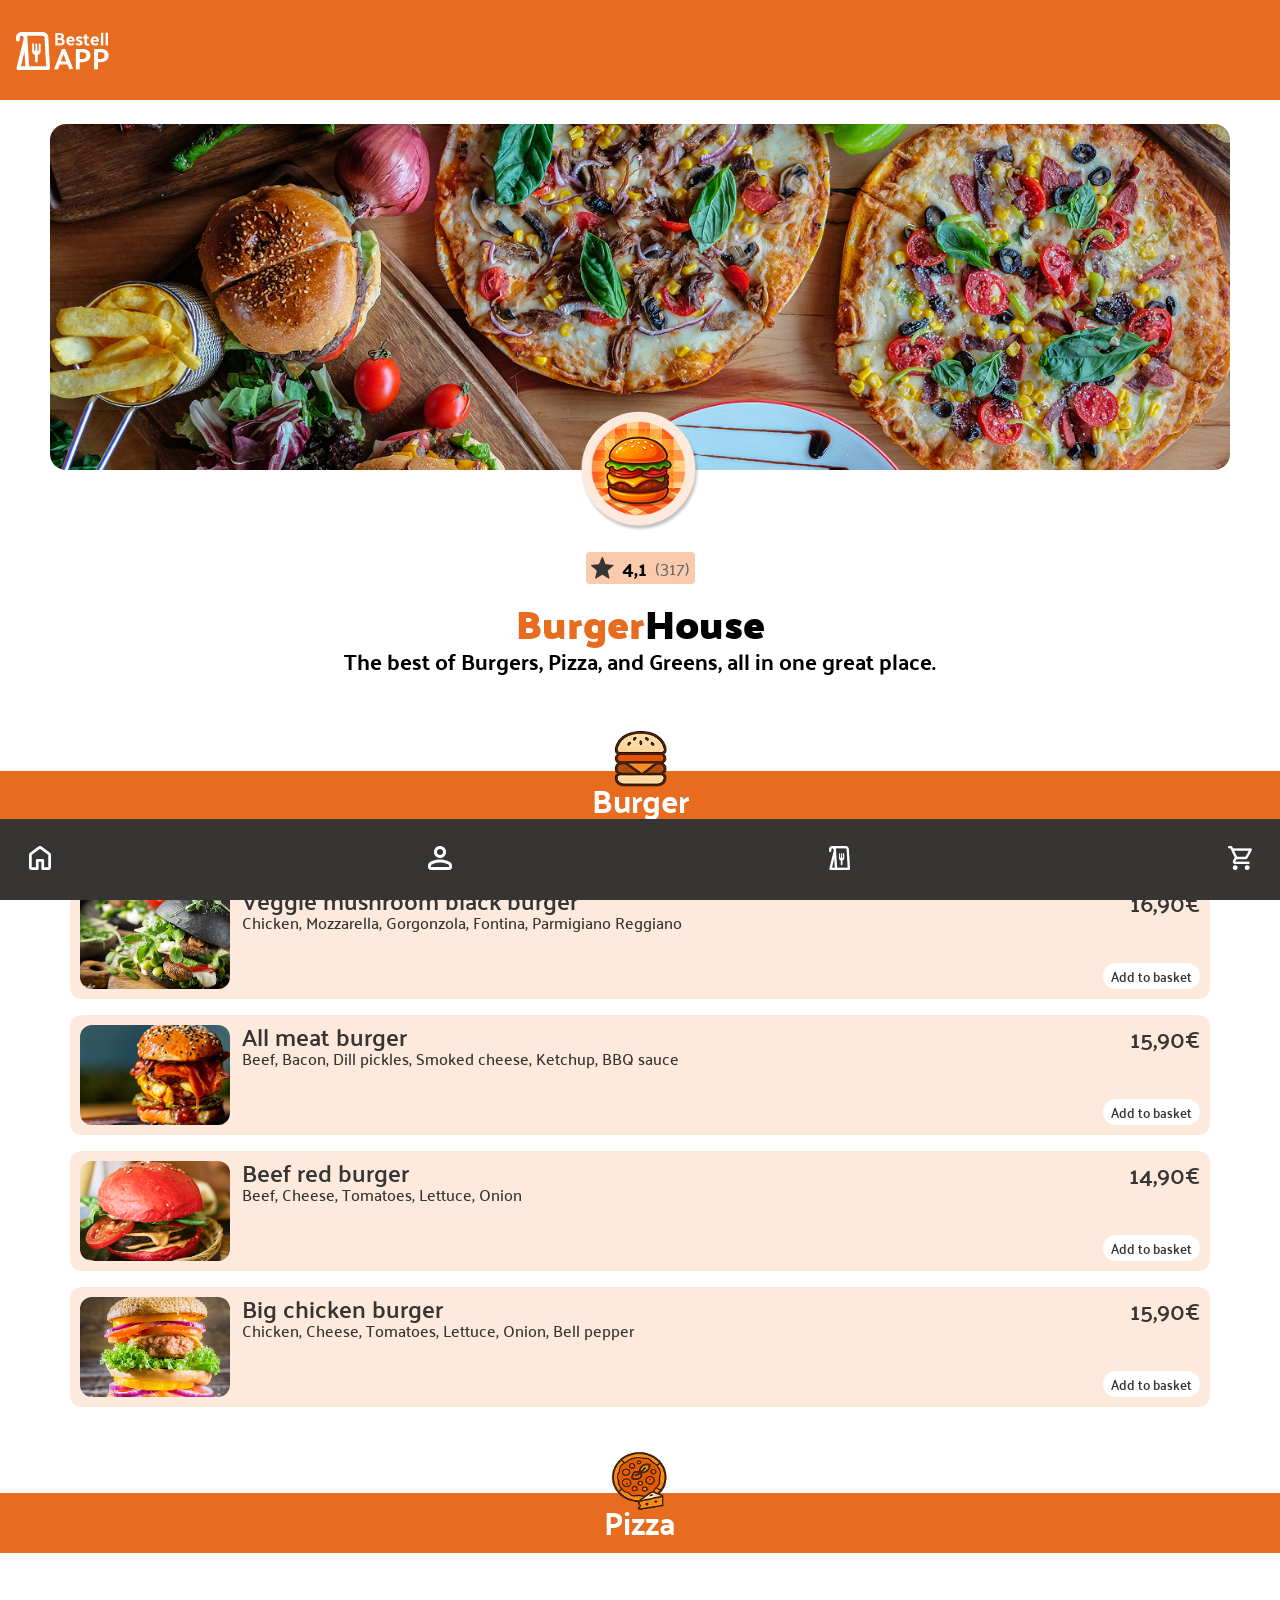
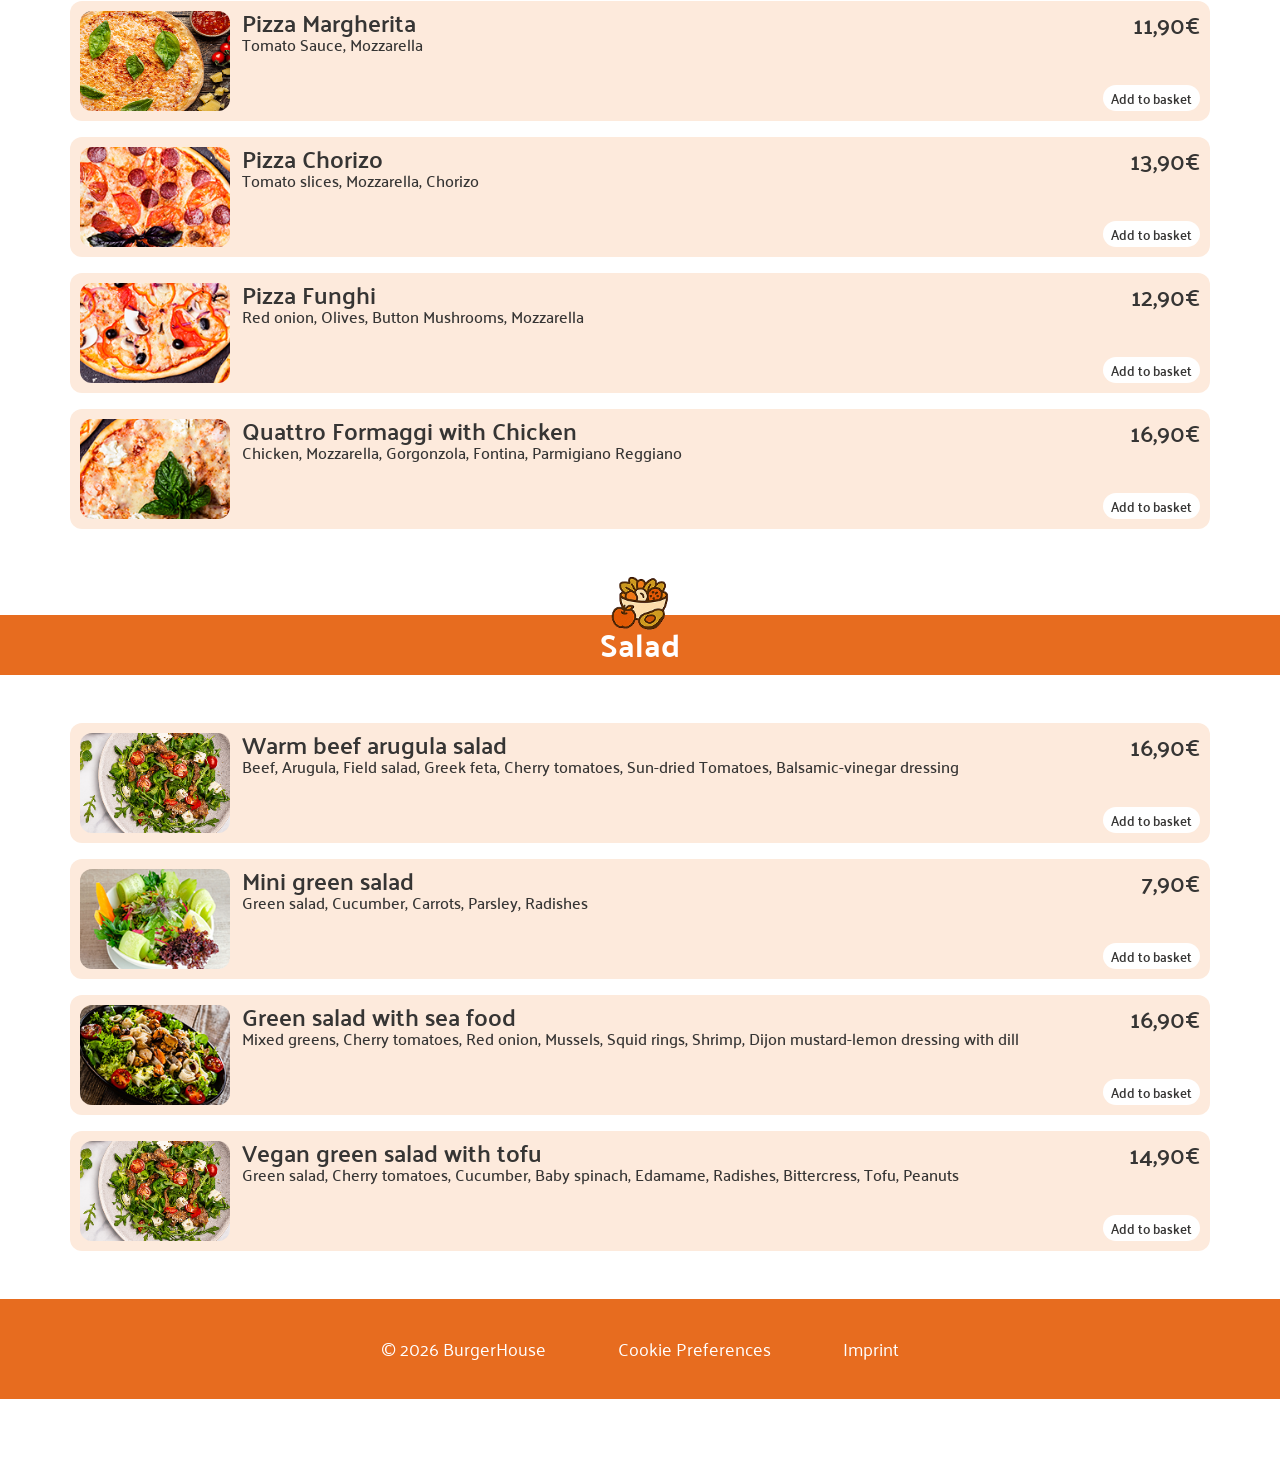
==== commit 27481b4d: "final fix" ====
--- a/index.html
+++ b/index.html
@@ -8,6 +8,7 @@
     <script src="./JS/array.js" defer></script>
     <script src="./JS/templates.js" defer></script>
     <script src="script.js" defer></script>
+    <link rel="shortcut icon" href="./assets/logo/burger-logo.png" type="image/x-icon">
     <link rel="stylesheet" href="style.css">
     <link rel="stylesheet" href="./CSS/fonts.css">
     <link rel="stylesheet" href="./CSS/dialog.css">
@@ -18,119 +19,122 @@
 <body onload="renderBasket()">
 
     <header>
+
         <div class="header-img">
             <img src="./assets/logo/Logo 02.png" alt="BestellApp-logo">
-        </div>
-        <img class="header-icon" src="./assets/logo/menu.png" alt="Menu-Icon">
-    </header>
-
-    <main>
-
-        <div class="landing-container">
-
-            <div class="hero-wrapper">
-                <img class="hero-img" src="./assets/img/hero.png" alt="Pizza-and-Burgers-image">
-                <div class="burger-logo">
-                    <img src="./assets/logo/main-logo.png" alt="Burger-Logo">
-                </div>
-            </div>
-
-            <div class="landing-description">
-                <div class="rating-box">
-                    <img src="./assets/logo/star.png" alt="Star-Logo">
-                    <p><b>4,1</b></p>
-                    <p class="rating-count">(317)</p>
-                </div>
-                <div class="description-box">
-                    <h1><span>Burger</span>House</h1>
-                    <p>The best of Burgers, Pizza, and Greens, all in one great place.</p>
-                </div>
-            </div>
-
+            <img class="header-icon" src="./assets/logo/menu.png" alt="Menu-Icon">
         </div>
 
-        <div class="desktop-layout">
 
-            <div class="menu-section">
-                <div class="menu-wrapper" id="menu-wrapper">
-                </div>
-            </div>
+         </header>
 
-            <div class="basket-wrapper">
+            <main>
 
-                <dialog class="basket-dialog" id="basket-dialog">
+                <div class="landing-container">
 
-                    <button class="x-button" onclick="closeDialog(basketDialog)">
-                        <img src="./assets/logo/close.png" alt="Close-Icon">
-                    </button>
-
-                    <h3>Your Basket</h3>
-
-                    <div class="basket-container" id="basket-container">
-                        <div class="basket-scroll">
-                            <div class="basket-items" id="basket-items">
-                            </div>
-                        </div>
-
-                        <div class="basket-summary" id="basket-summary">
-                            <div class="price">
-                                <p>Subtotal</p>
-                                <p id="subtotal"></p>
-                            </div>
-
-                            <div class="deliver-fee">
-                                <p>Delivery fee (free over 20€)</p>
-                                <p id="deliver-fee"></p>
-                            </div>
-
-                            <div class="total-price">
-                                <p>Total</p>
-                                <p id="total-price"></p>
-                            </div>
-
-                            <button class="buy-now" id="buy-now" onclick="openOrderDialog()"></button>
+                    <div class="hero-wrapper">
+                        <img class="hero-img" src="./assets/img/hero.png" alt="Pizza-and-Burgers-image">
+                        <div class="burger-logo">
+                            <img src="./assets/logo/main-logo.png" alt="Burger-Logo">
                         </div>
                     </div>
-                </dialog>
-            </div>
-        </div>
-    </main>
 
-    <footer>
-        <div class="footer-container">
-            <p>Imprint</p>
-            <p>Cookie Preferences</p>
-            <p>© 2026 BurgerHouse</p>
-        </div>
+                    <div class="landing-description">
+                        <div class="rating-box">
+                            <img src="./assets/logo/star.png" alt="Star-Logo">
+                            <p><b>4,1</b></p>
+                            <p class="rating-count">(317)</p>
+                        </div>
+                        <div class="description-box">
+                            <h1><span>Burger</span>House</h1>
+                            <p>The best of Burgers, Pizza, and Greens, all in one great place.</p>
+                        </div>
+                    </div>
 
-        <div class="mobile-bar">
-            <a href="index.html">
-                <img src="./assets/logo/Home.png" alt="Home-Icon">
-            </a>
-            <a href="">
-                <img src="./assets/logo/Profile.png" alt="Profile-Icon">
-            </a>
-            <a href="">
-                <img src="./assets/logo/orders.png" alt="Orders-Icon">
-            </a>
-            <a id="basket-button" class="basket-button" onclick="openBasket()">
-                <img id="basket-icon" class="basket-icon" src="./assets/logo/basket.png" alt="Basket-Icon">
-                <span class="basket-count" id="basket-count"></span>
-            </a>
-        </div>
-    </footer>
+                </div>
+
+                <div class="desktop-layout">
+
+                    <div class="menu-section">
+                        <div class="menu-wrapper" id="menu-wrapper">
+                        </div>
+                    </div>
+
+                    <div class="basket-wrapper">
+
+                        <dialog class="basket-dialog" id="basket-dialog">
+
+                            <button class="x-button" onclick="closeDialog(basketDialog)">
+                                <img src="./assets/logo/close.png" alt="Close-Icon">
+                            </button>
+
+                            <h3>Your Basket</h3>
+
+                            <div class="basket-container" id="basket-container">
+                                <div class="basket-scroll">
+                                    <div class="basket-items" id="basket-items">
+                                    </div>
+                                </div>
+
+                                <div class="basket-summary" id="basket-summary">
+                                    <div class="price">
+                                        <p>Subtotal</p>
+                                        <p id="subtotal"></p>
+                                    </div>
+
+                                    <div class="deliver-fee">
+                                        <p>Delivery fee (free over 20€)</p>
+                                        <p id="deliver-fee"></p>
+                                    </div>
+
+                                    <div class="total-price">
+                                        <p>Total</p>
+                                        <p id="total-price"></p>
+                                    </div>
+
+                                    <button class="buy-now" id="buy-now" onclick="openOrderDialog()"></button>
+                                </div>
+                            </div>
+                        </dialog>
+                    </div>
+                </div>
+            </main>
+
+            <footer>
+                <div class="footer-container">
+                    <p>Imprint</p>
+                    <p>Cookie Preferences</p>
+                    <p>© 2026 BurgerHouse</p>
+                </div>
+
+                <div class="mobile-bar">
+                    <a href="index.html">
+                        <img src="./assets/logo/Home.png" alt="Home-Icon">
+                    </a>
+                    <a href="">
+                        <img src="./assets/logo/Profile.png" alt="Profile-Icon">
+                    </a>
+                    <a href="">
+                        <img src="./assets/logo/orders.png" alt="Orders-Icon">
+                    </a>
+                    <a id="basket-button" class="basket-button" onclick="openBasket()">
+                        <img id="basket-icon" class="basket-icon" src="./assets/logo/basket.png" alt="Basket-Icon">
+                        <span class="basket-count" id="basket-count"></span>
+                    </a>
+                </div>
+            </footer>
 
 
 
-    <dialog class="order-confirmed-dialog" id="order-confirmed-dialog">
-        <button onclick="closeOrderDialog()" class="order-confirmed-close-button"><img src="./assets/logo/close.png"
-                alt="Close-Icon"></button>
-        <div class="delivery-content">
-            <img src="./assets/logo/deliver.png" alt="Deliver-Car-Icon">
-            <h4>Order confirmed!</h4>
-            <p>Your food is on the way!</p>
-        </div>
-    </dialog>
+            <dialog class="order-confirmed-dialog" id="order-confirmed-dialog">
+                <button onclick="closeOrderDialog()" class="order-confirmed-close-button"><img
+                        src="./assets/logo/close.png" alt="Close-Icon"></button>
+                <div class="delivery-content">
+                    <img src="./assets/logo/deliver.png" alt="Deliver-Car-Icon">
+                    <h4>Order confirmed!</h4>
+                    <p>Your food is on the way!</p>
+                </div>
+            </dialog>
 
 </body>
 
--- a/CSS/tablet.css
+++ b/CSS/tablet.css
@@ -1,4 +1,4 @@
-@media (min-width: 768px) and (max-width: 1999px) {
+@media (min-width: 768px)  {
 
     header {
         height: 100px;
--- a/CSS/desktop.css
+++ b/CSS/desktop.css
@@ -1,19 +1,48 @@
-@media (min-width: 1200px) {
+@media (min-width: 1300px) {
+
+    html {
+        overflow-x: hidden;
+        
+    }
 
     header {
         padding: 18px 30px 18px 60px;
         height: 128px;
     }
 
+    .header-img {
+        width: 100%;
+        max-width: 1440px;
+        height: 60px;
+        margin-left: auto;
+        margin-right: auto;
+
+        display: flex;
+        align-items: center;
+        justify-content: space-between;
+    }
+
     .header-icon {
-        margin-left: auto;
+        display: block;
         width: 60px;
         height: 60px;
         object-fit: contain;
+        margin-right: 20px;
     }
 
     .landing-container {
         padding: 0;
+        max-width: 1440px;
+        margin-left: auto;
+        margin-right: auto;
+    }
+
+    .desktop-layout {
+        max-width: 1440px;
+        margin-left: auto;
+        margin-right: auto;
+        display: grid;
+        grid-template-columns: 1fr;
     }
 
     .hero-img {
@@ -60,9 +89,14 @@
         height: 91px;
     }
 
+    .menu-header {
+        background-color: transparent;
+        height: 100%;
+    }
+
     .menu-header h2 {
         font-size: 40px;
-        transform: translateX(-360px);
+        transform: translateX(-430px);
     }
 
     .menu-wrapper {
@@ -75,9 +109,19 @@
         width: 713px;
     }
 
-    .desktop-layout {
-        display: grid;
-        grid-template-columns: 1fr;
+    .menu-title {
+        width: 100vw;
+        margin-left: calc(50% - 50vw);
+        background-color: #E76C1F;
+        height: 60px;
+    }
+
+    .menu-title-content {
+        width: 1440px;
+        max-width: 100%;
+        height: 60px;
+        margin: 0 auto;
+        position: relative;
     }
 
     .menu-section {
@@ -163,10 +207,6 @@
         margin-top: 5px;
     }
 
-    .footer-container {
-        margin-bottom: 0;
-    }
-
     .mobile-bar {
         display: none;
     }
@@ -175,5 +215,7 @@
         height: 128px;
         flex-direction: row-reverse;
         gap: 72px;
-    }
+        margin-bottom: 0;
+    }
+
 }
